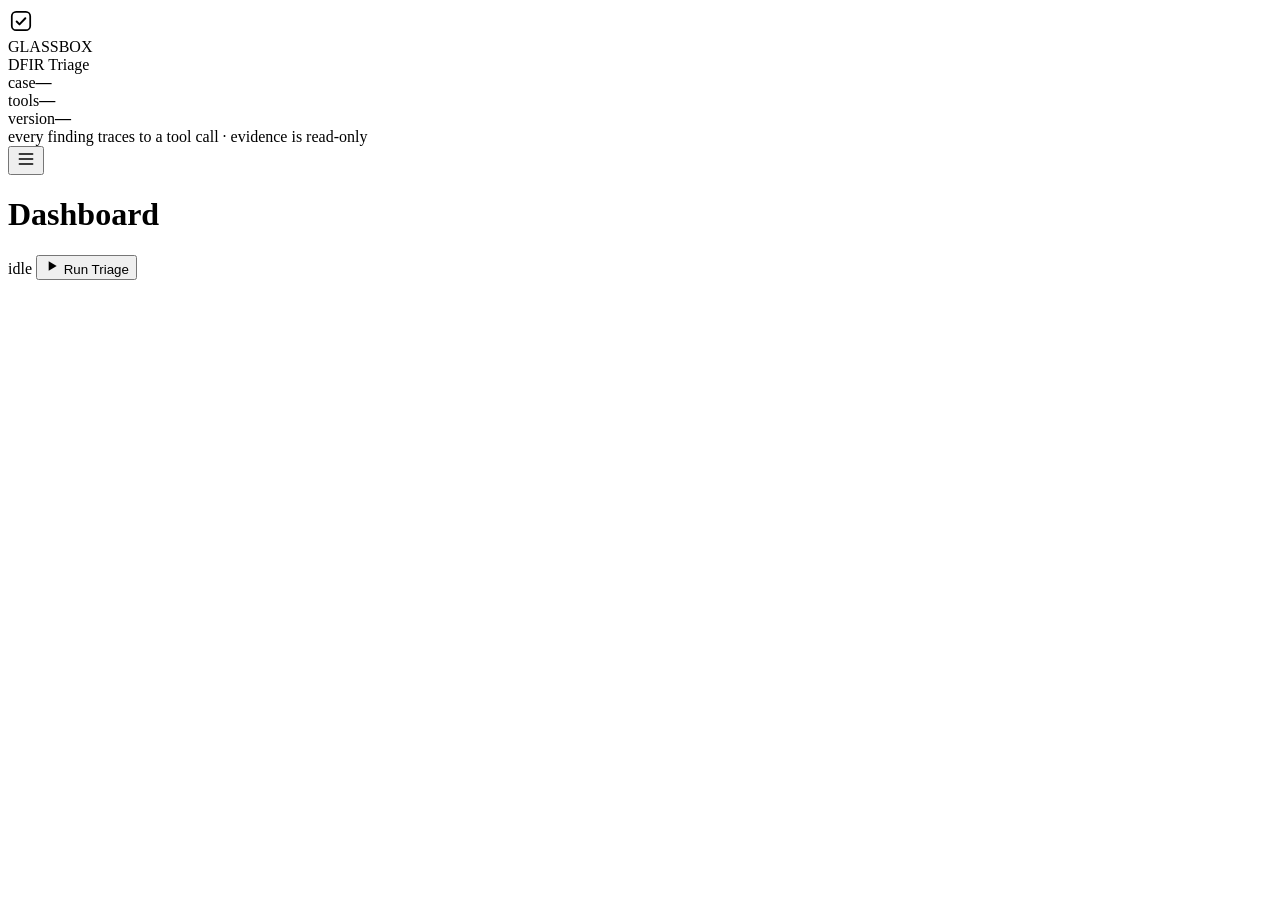
==== src/glassbox/web/static/index.html @ b2498195 "feat: Sprint 6 USPs + full web dashboard (backend + frontend, multi-feature menu) FLAGSHIP UNIQUE SE" ====
<!DOCTYPE html>
<html lang="en">
<head>
  <meta charset="utf-8" />
  <meta name="viewport" content="width=device-width, initial-scale=1" />
  <title>GLASSBOX — Autonomous DFIR Triage</title>
  <link rel="preconnect" href="data:," />
  <link rel="stylesheet" href="/static/css/app.css" />
  <link rel="icon" href="data:image/svg+xml,&lt;svg xmlns='http://www.w3.org/2000/svg' viewBox='0 0 16 16'&gt;&lt;rect width='16' height='16' rx='3' fill='%230b0f17'/&gt;&lt;rect x='3' y='3' width='10' height='10' rx='2' fill='none' stroke='%2322d3ee' stroke-width='1.4'/&gt;&lt;/svg&gt;" />
</head>
<body>
  <div id="app" class="app">
    <aside class="sidebar" id="sidebar">
      <div class="brand">
        <div class="brand-mark" aria-hidden="true">
          <svg viewBox="0 0 24 24" width="26" height="26"><rect x="3.5" y="3.5" width="17" height="17" rx="4" fill="none" stroke="currentColor" stroke-width="1.6"/><path d="M8 12.5l2.6 2.6L16 9.5" fill="none" stroke="currentColor" stroke-width="1.8" stroke-linecap="round" stroke-linejoin="round"/></svg>
        </div>
        <div class="brand-text">
          <div class="brand-name">GLASSBOX</div>
          <div class="brand-sub">DFIR Triage</div>
        </div>
      </div>
      <nav class="nav" id="nav"><!-- views injected here --></nav>
      <div class="sidebar-foot">
        <div class="kvline"><span>case</span><b id="foot-case">—</b></div>
        <div class="kvline"><span>tools</span><b id="foot-tools">—</b></div>
        <div class="kvline"><span>version</span><b id="foot-version">—</b></div>
        <div class="tagline">every finding traces to a tool call · evidence is read-only</div>
      </div>
    </aside>

    <main class="main">
      <header class="topbar">
        <button class="icon-btn" id="menu-toggle" title="Toggle menu" aria-label="Toggle menu">
          <svg viewBox="0 0 24 24" width="20" height="20"><path d="M4 6h16M4 12h16M4 18h16" stroke="currentColor" stroke-width="1.8" stroke-linecap="round"/></svg>
        </button>
        <div class="topbar-title">
          <h1 id="view-title">Dashboard</h1>
          <span class="view-sub" id="view-sub"></span>
        </div>
        <div class="topbar-actions">
          <span class="status-chip" id="status-chip"><span class="dot"></span><span id="status-text">idle</span></span>
          <button class="btn btn-primary" id="run-btn">
            <svg viewBox="0 0 24 24" width="16" height="16"><path d="M7 5l12 7-12 7V5z" fill="currentColor"/></svg>
            Run Triage
          </button>
        </div>
      </header>
      <section class="content" id="content"><!-- active view renders here --></section>
    </main>
  </div>

  <!-- core -->
  <script src="/static/js/api.js"></script>
  <script src="/static/js/app.js"></script>
  <!-- views (self-register via GLASSBOX.registerView) -->
  <script src="/static/js/views/dashboard.js"></script>
  <script src="/static/js/views/triage.js"></script>
  <script src="/static/js/views/findings.js"></script>
  <script src="/static/js/views/timeline.js"></script>
  <script src="/static/js/views/attack.js"></script>
  <script src="/static/js/views/iocs.js"></script>
  <script src="/static/js/views/discrepancies.js"></script>
  <script src="/static/js/views/audit.js"></script>
  <script src="/static/js/views/guardrails.js"></script>
  <script src="/static/js/views/forensic.js"></script>
  <script>window.addEventListener('DOMContentLoaded', () => GLASSBOX.boot());</script>
</body>
</html>
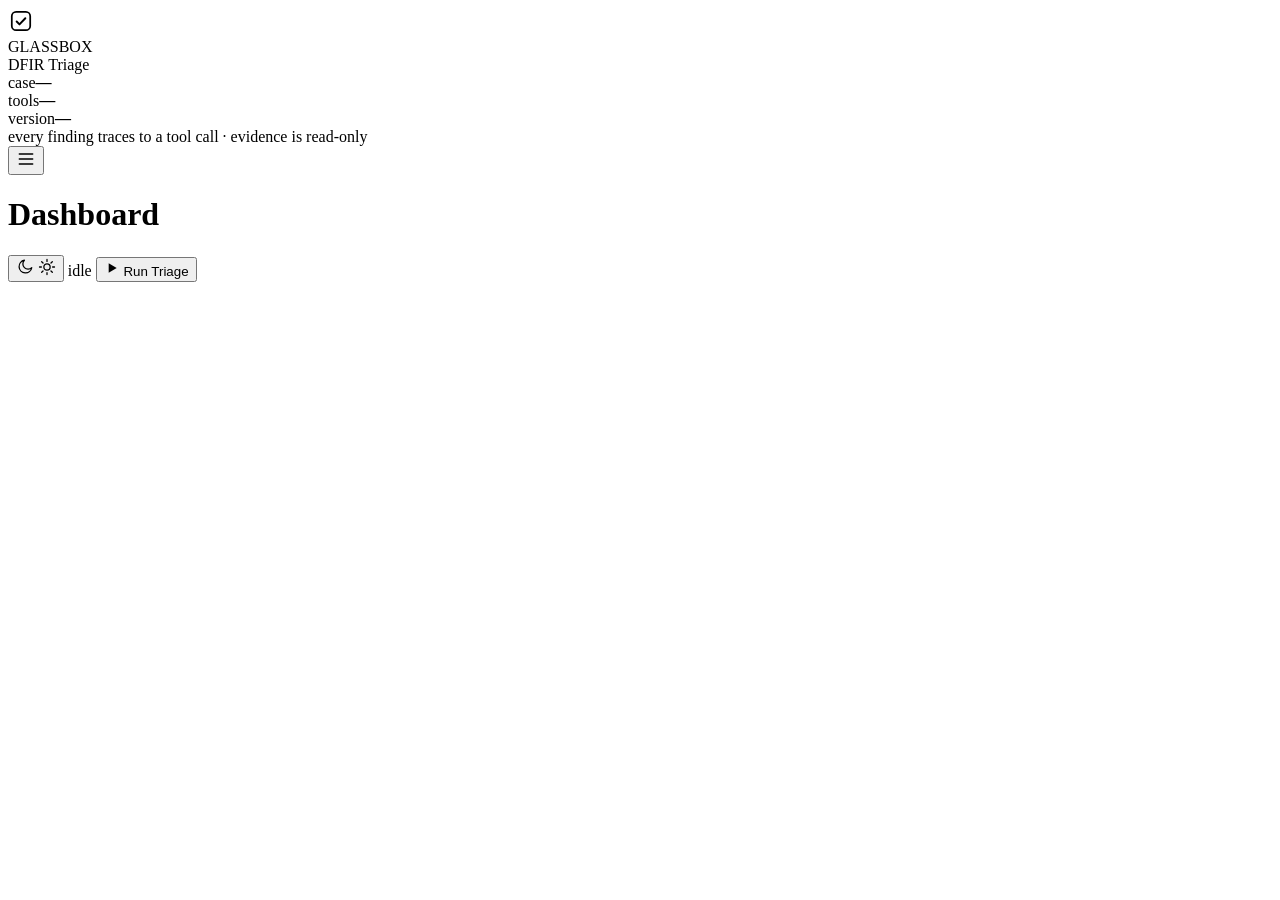
==== commit f9839e85: "feat: premium dual-theme redesign + Glide-style landing page + engineering assessment UI/UX MODERNIZ" ====
--- a/src/glassbox/web/static/index.html
+++ b/src/glassbox/web/static/index.html
@@ -5,13 +5,23 @@
   <meta name="viewport" content="width=device-width, initial-scale=1" />
   <title>GLASSBOX — Autonomous DFIR Triage</title>
   <link rel="preconnect" href="data:," />
+  <script>
+    /* set theme before first paint to avoid a flash */
+    (function () {
+      try {
+        var t = localStorage.getItem("glassbox-theme");
+        if (!t) t = (window.matchMedia && matchMedia("(prefers-color-scheme: light)").matches) ? "light" : "dark";
+        document.documentElement.setAttribute("data-theme", t);
+      } catch (e) { document.documentElement.setAttribute("data-theme", "dark"); }
+    })();
+  </script>
   <link rel="stylesheet" href="/static/css/app.css" />
   <link rel="icon" href="data:image/svg+xml,&lt;svg xmlns='http://www.w3.org/2000/svg' viewBox='0 0 16 16'&gt;&lt;rect width='16' height='16' rx='3' fill='%230b0f17'/&gt;&lt;rect x='3' y='3' width='10' height='10' rx='2' fill='none' stroke='%2322d3ee' stroke-width='1.4'/&gt;&lt;/svg&gt;" />
 </head>
 <body>
   <div id="app" class="app">
     <aside class="sidebar" id="sidebar">
-      <div class="brand">
+      <a class="brand" href="/" title="Back to home" style="color:inherit;text-decoration:none">
         <div class="brand-mark" aria-hidden="true">
           <svg viewBox="0 0 24 24" width="26" height="26"><rect x="3.5" y="3.5" width="17" height="17" rx="4" fill="none" stroke="currentColor" stroke-width="1.6"/><path d="M8 12.5l2.6 2.6L16 9.5" fill="none" stroke="currentColor" stroke-width="1.8" stroke-linecap="round" stroke-linejoin="round"/></svg>
         </div>
@@ -19,7 +29,7 @@
           <div class="brand-name">GLASSBOX</div>
           <div class="brand-sub">DFIR Triage</div>
         </div>
-      </div>
+      </a>
       <nav class="nav" id="nav"><!-- views injected here --></nav>
       <div class="sidebar-foot">
         <div class="kvline"><span>case</span><b id="foot-case">—</b></div>
@@ -39,6 +49,10 @@
           <span class="view-sub" id="view-sub"></span>
         </div>
         <div class="topbar-actions">
+          <button class="icon-btn theme-toggle" id="theme-toggle" title="Toggle light / dark" aria-label="Toggle theme">
+            <svg class="moon" viewBox="0 0 24 24" width="18" height="18"><path d="M21 12.8A8.5 8.5 0 1111.2 3a6.6 6.6 0 009.8 9.8z" fill="none" stroke="currentColor" stroke-width="1.7" stroke-linejoin="round"/></svg>
+            <svg class="sun" viewBox="0 0 24 24" width="18" height="18"><circle cx="12" cy="12" r="4.2" fill="none" stroke="currentColor" stroke-width="1.7"/><path d="M12 2v2.5M12 19.5V22M2 12h2.5M19.5 12H22M4.9 4.9l1.8 1.8M17.3 17.3l1.8 1.8M19.1 4.9l-1.8 1.8M6.7 17.3l-1.8 1.8" stroke="currentColor" stroke-width="1.7" stroke-linecap="round"/></svg>
+          </button>
           <span class="status-chip" id="status-chip"><span class="dot"></span><span id="status-text">idle</span></span>
           <button class="btn btn-primary" id="run-btn">
             <svg viewBox="0 0 24 24" width="16" height="16"><path d="M7 5l12 7-12 7V5z" fill="currentColor"/></svg>
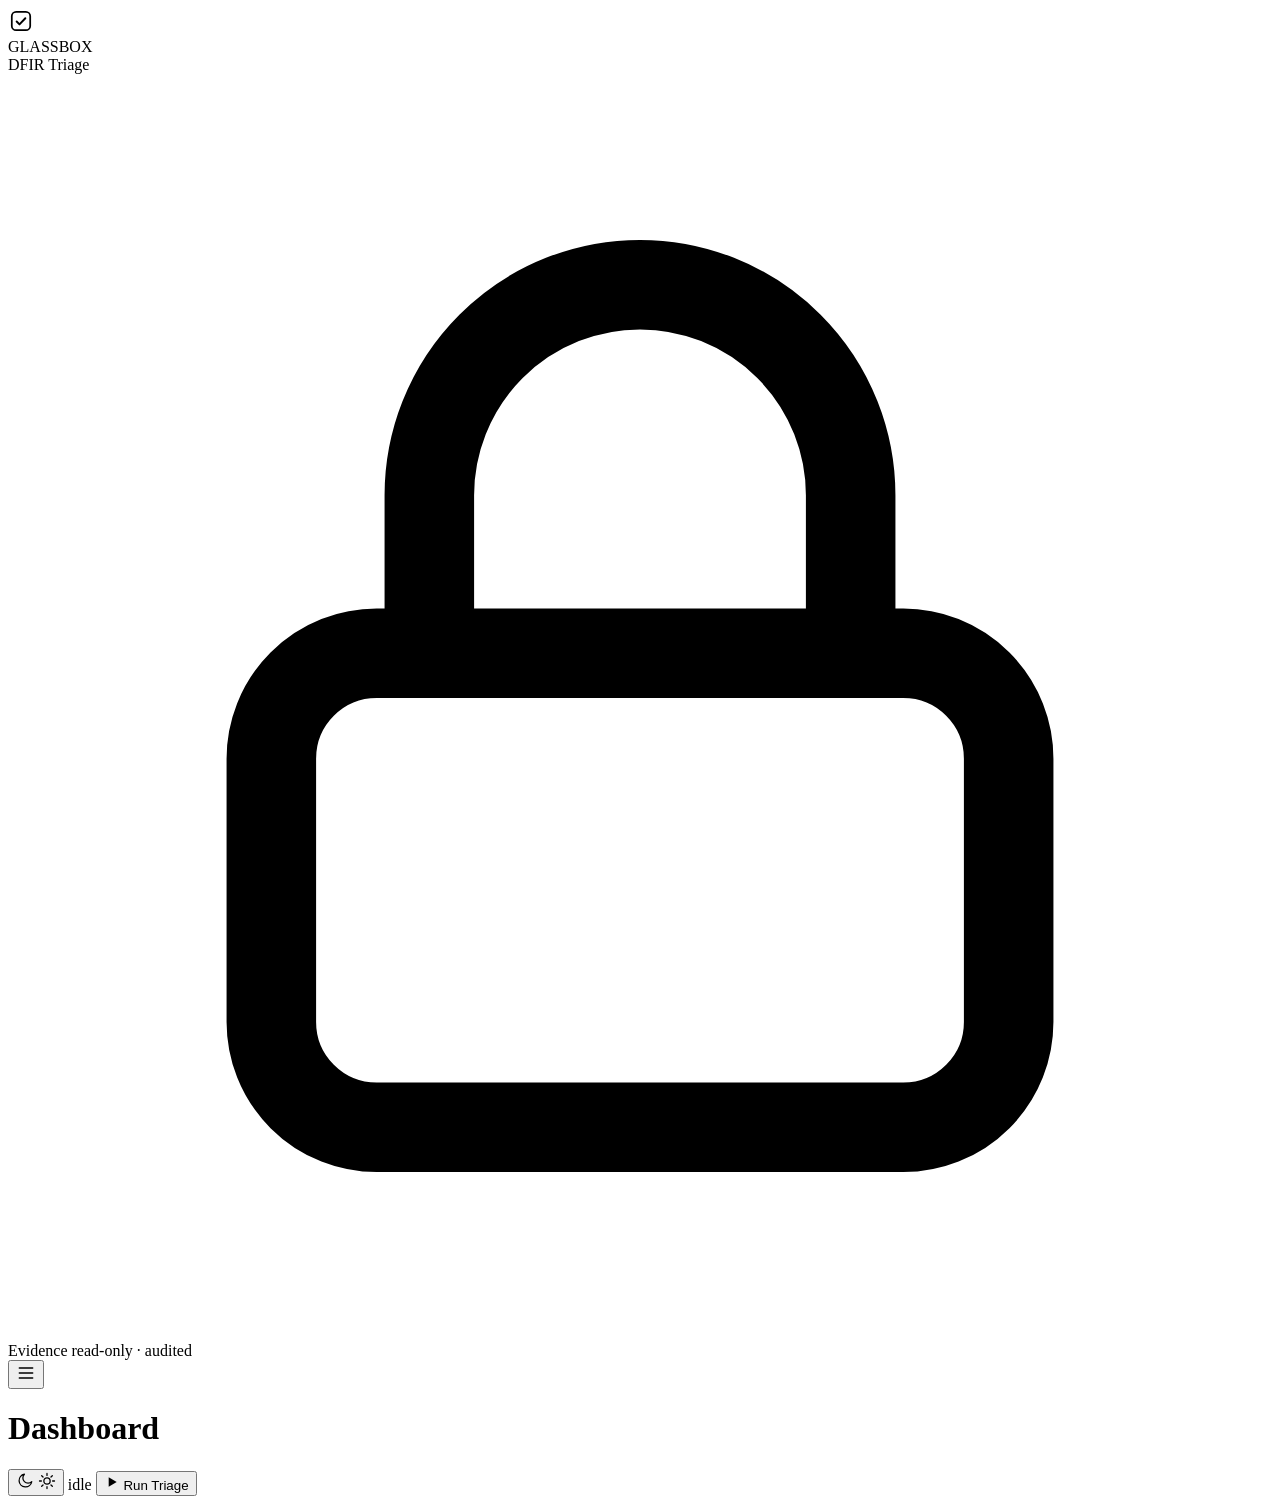
==== commit 605bcf31: "feat(ui): mature premium dashboard redesign + icon-rail sidebar Sidebar - Menu button now collapses " ====
--- a/src/glassbox/web/static/index.html
+++ b/src/glassbox/web/static/index.html
@@ -4,17 +4,10 @@
   <meta charset="utf-8" />
   <meta name="viewport" content="width=device-width, initial-scale=1" />
   <title>GLASSBOX — Autonomous DFIR Triage</title>
-  <link rel="preconnect" href="data:," />
-  <script>
-    /* set theme before first paint to avoid a flash */
-    (function () {
-      try {
-        var t = localStorage.getItem("glassbox-theme");
-        if (!t) t = (window.matchMedia && matchMedia("(prefers-color-scheme: light)").matches) ? "light" : "dark";
-        document.documentElement.setAttribute("data-theme", t);
-      } catch (e) { document.documentElement.setAttribute("data-theme", "dark"); }
-    })();
-  </script>
+  <link rel="preconnect" href="https://fonts.googleapis.com" />
+  <link rel="preconnect" href="https://fonts.gstatic.com" crossorigin />
+  <link rel="stylesheet" href="https://fonts.googleapis.com/css2?family=Inter:wght@400;500;600;700;800&family=JetBrains+Mono:wght@400;500;600&display=swap" />
+  <script src="/static/js/theme-boot.js"></script>
   <link rel="stylesheet" href="/static/css/app.css" />
   <link rel="icon" href="data:image/svg+xml,&lt;svg xmlns='http://www.w3.org/2000/svg' viewBox='0 0 16 16'&gt;&lt;rect width='16' height='16' rx='3' fill='%230b0f17'/&gt;&lt;rect x='3' y='3' width='10' height='10' rx='2' fill='none' stroke='%2322d3ee' stroke-width='1.4'/&gt;&lt;/svg&gt;" />
 </head>
@@ -31,11 +24,9 @@
         </div>
       </a>
       <nav class="nav" id="nav"><!-- views injected here --></nav>
-      <div class="sidebar-foot">
-        <div class="kvline"><span>case</span><b id="foot-case">—</b></div>
-        <div class="kvline"><span>tools</span><b id="foot-tools">—</b></div>
-        <div class="kvline"><span>version</span><b id="foot-version">—</b></div>
-        <div class="tagline">every finding traces to a tool call · evidence is read-only</div>
+      <div class="sidebar-assure" title="Evidence is opened read-only; every finding traces to a tool call">
+        <svg class="lk" viewBox="0 0 24 24" fill="none" aria-hidden="true"><rect x="5" y="11" width="14" height="9" rx="2" stroke="currentColor" stroke-width="1.7"/><path d="M8 11V8a4 4 0 018 0v3" stroke="currentColor" stroke-width="1.7"/></svg>
+        <span class="at">Evidence read-only · audited</span>
       </div>
     </aside>
 
@@ -78,6 +69,6 @@
   <script src="/static/js/views/audit.js"></script>
   <script src="/static/js/views/guardrails.js"></script>
   <script src="/static/js/views/forensic.js"></script>
-  <script>window.addEventListener('DOMContentLoaded', () => GLASSBOX.boot());</script>
+  <script src="/static/js/boot.js"></script>
 </body>
 </html>
